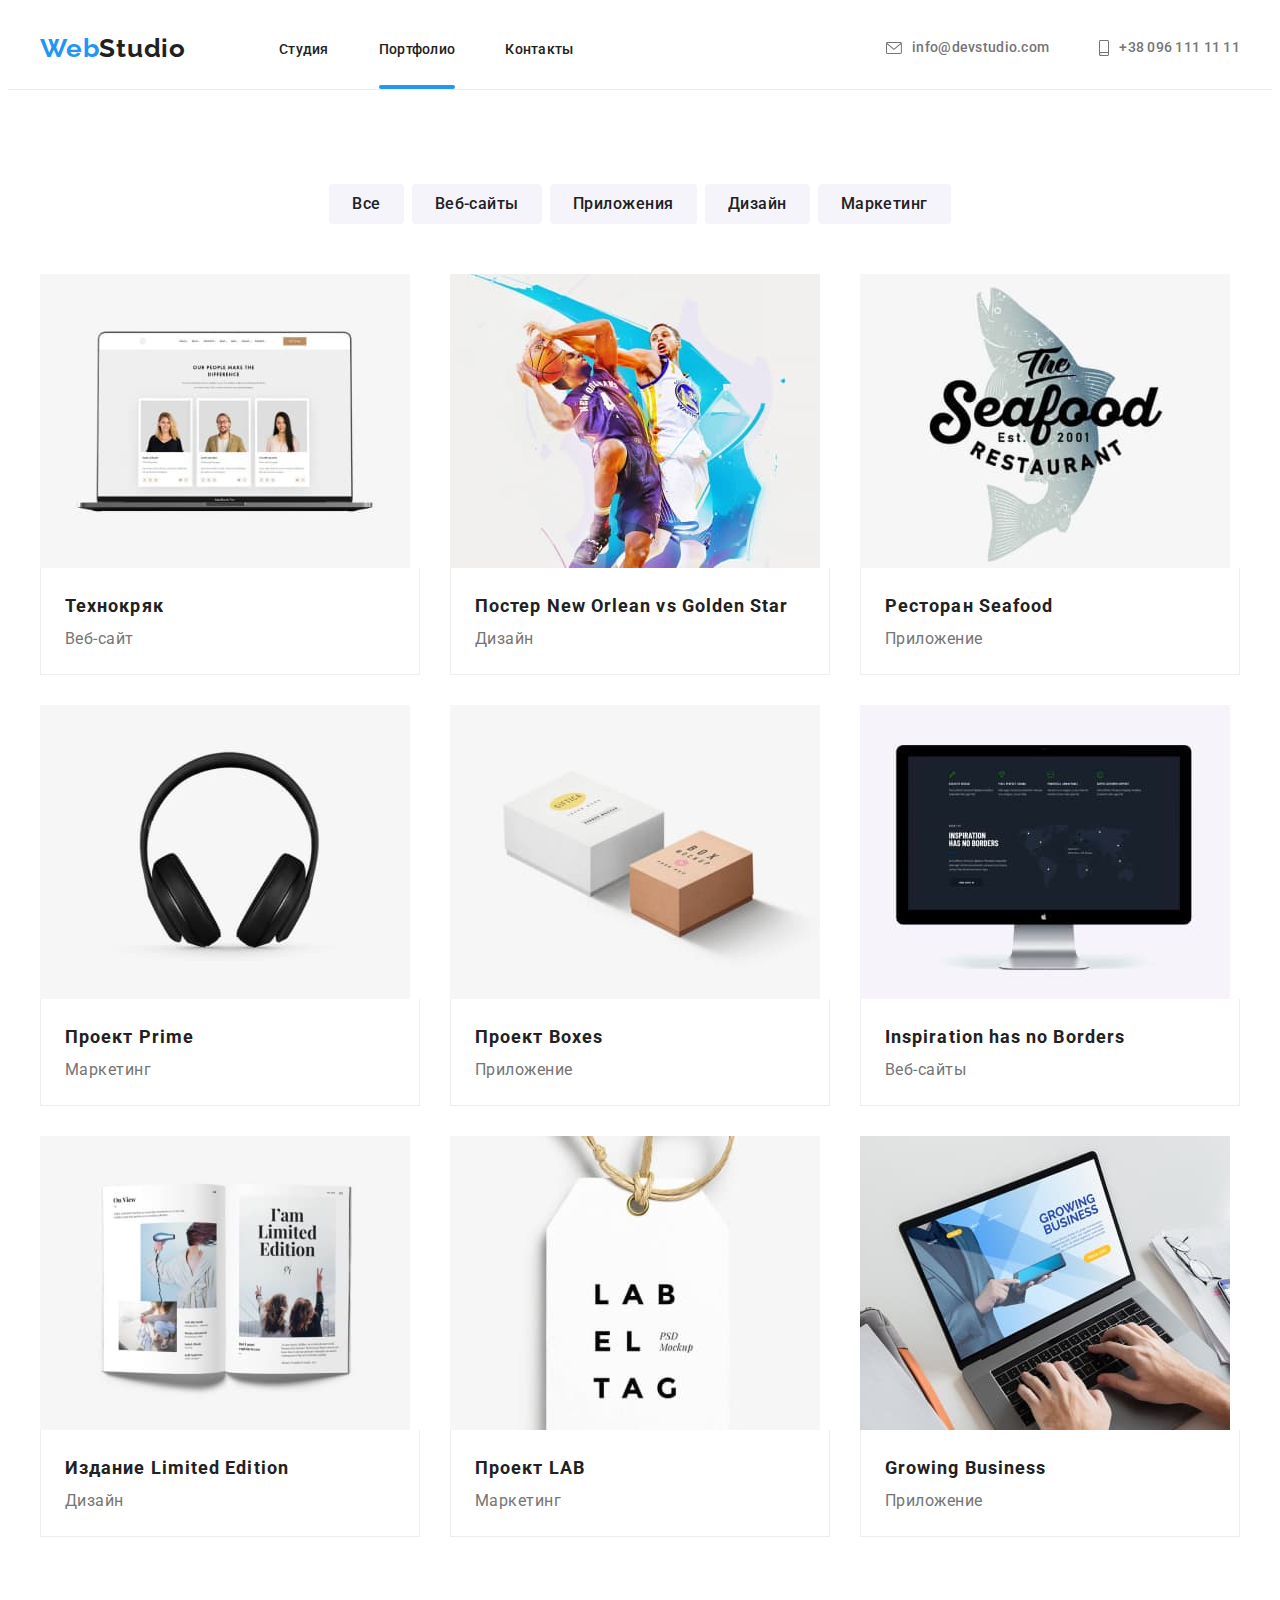
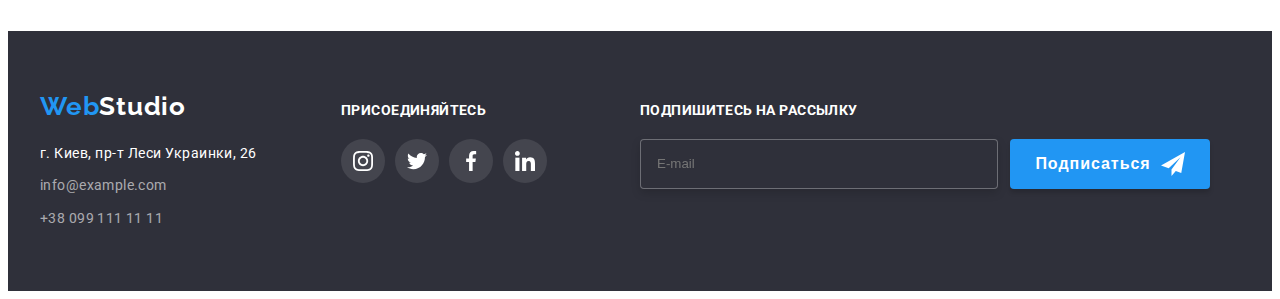
==== portfolio.html @ b36875bc "Создал работу №8" ====
<!DOCTYPE html>
<html lang="en">
<head>
    <meta charset="UTF-8">
    <meta http-equiv="X-UA-Compatible" content="IE=edge">
    <meta name="viewport" content="width=device-width, initial-scale=1.0">
    <title>Portfolio</title>
    <link rel="preconnect" href="https://fonts.googleapis.com">
    <link rel="preconnect" href="https://fonts.gstatic.com" crossorigin>
    <link href="https://fonts.googleapis.com/css2?family=Raleway:wght@700&family=Roboto:wght@400;500;700;900&display=swap" rel="stylesheet">
    <link rel="stylesheet" href="https://cdnjs.cloudflare.com/ajax/libs/modern-normalize/1.1.0/modern-normalize.min.css" integrity="sha512-wpPYUAdjBVSE4KJnH1VR1HeZfpl1ub8YT/NKx4PuQ5NmX2tKuGu6U/JRp5y+Y8XG2tV+wKQpNHVUX03MfMFn9Q==" crossorigin="anonymous" referrerpolicy="no-referrer" />
    
    <link rel="stylesheet" href="./css/main.css">
</head>
<body>
<header class="page-header portfolio">
    <div class="container header__container">
        <nav class="navigation">
            <a class="page-header__logo" href ="index.html"><span class="page-header__logo-title--black-theme">Web</span>Studio</a>
            <ul class="nav-list">
                <li class="nav-list__item"><a href="./index.html" class="nav-list__link">Студия</a></li>  
                <li class="nav-list__item"><a href="./portfolio.html" class="nav-list__link current">Портфолио</a></li>
                <li class="nav-list__item"><a href="" class="nav-list__link">Контакты</a></li>
            </ul>
        </nav>
              <div class="header-contacts">
                     <ul class="contacts-list">
                         <li class="contacts-list__item">
                             <a class="contacts-list__link" href="mailto:info@devstudio.com">
                                <svg class="contacts-list__icon" width="16" height="12">
                                    <use href="./images/icons.svg#icon-email"></use>
                                        </svg>info@devstudio.com</a></li>
                         <li class="contacts-list__item">
                             <a class="contacts-list__link" href="tel:+38 096 111 11 11">
                                <svg class="contacts-list__icon-tel" width="10" height="16">
                                    <use href="./images/icons.svg#icon-smartphone"></use>
                                        </svg>+38 096 111 11 11</a></li>
                     </ul>
             </div>
  </div>   
</header>

    <main class="main">
        <section class="service section">
            <div class="container service__container">
                <ul class="button-list">
                    <li class="button-list__item"><button type="button" class="button-list__btn">Все</button></li>
                    <li class="button-list__item"><button type="button" class="button-list__btn">Веб-сайты</button></li>
                    <li class="button-list__item"><button type="button" class="button-list__btn">Приложения</button></li>
                    <li class="button-list__item"><button type="button" class="button-list__btn">Дизайн</button></li>
                    <li class="button-list__item"><button type="button" class="button-list__btn">Маркетинг</button></li>
               </ul>
        
         
               <ul class="poster-list">
                    <li class="poster-list__item">
                        <a href="" class="poster-list__link">
                            <div class="poster-list__wrap">
                                <img src="./images/mac.jpg" alt="макбук"width="370" height="294">
                                <p class="poster-list__top-text">Технокряк это современная площадка распространения коронавируса. Компании используют эту платформу для цифрового шпионажа и атак на защищённые сервера конкурентов.</p>
                            </div>
                            <div class="poster-list__container">
                                <h3 class="poster-list__title">Технокряк</h3>
                                <p class="poster-list__text">Веб-сайт</p>
                           </div>
                        </a>
                   </li>
                    
                    <li class="poster-list__item">
                        <a href="" class="poster-list__link">
                            <div class="poster-list__wrap">
                                <img src="./images/nba.jpg" alt="баскетбол"width="370" height="294">
                                <p class="poster-list__top-text">Технокряк это современная площадка распространения коронавируса. Компании используют эту платформу для цифрового шпионажа и атак на защищённые сервера конкурентов.</p>
                            </div>
                          <div class="poster-list__container">
                            <h3  class="poster-list__title">Постер New Orlean vs Golden Star</h3>
                            <p class="poster-list__text">Дизайн</p>
                       </div>
                    </a>
                  </li>


                    <li class="poster-list__item">
                        <a href="" class="poster-list__link">
                            <div class="poster-list__wrap">
                                <img src="./images/seafood.jpg" alt="морепродукты"width="370" height="294">
                                <p class="poster-list__top-text">Технокряк это современная площадка распространения коронавируса. Компании используют эту платформу для цифрового шпионажа и атак на защищённые сервера конкурентов.</p>
                            </div>
                        
                        <div class="poster-list__container">
                            <h3 class="poster-list__title">Ресторан Seafood</h3>
                            <p class="poster-list__text">Приложение</p>
                        </div>
                    </a>
                </li>

                    <li class="poster-list__item">
                        <a href="" class="poster-list__link">
                            <div class="poster-list__wrap">
                                <img src="./images/headphones.jpg" alt="наушники"width="370" height="294">
                                <p class="poster-list__top-text">Технокряк это современная площадка распространения коронавируса. Компании используют эту платформу для цифрового шпионажа и атак на защищённые сервера конкурентов.</p>
                            </div>
                       
                        <div class="poster-list__container">
                            <h3 class="poster-list__title">Проект Prime</h3>
                            <p class="poster-list__text">Маркетинг</p>
                        </div>
                    </a>
                    </li>

                    <li class="poster-list__item">
                        <a href="" class="poster-list__link">
                            <div class="poster-list__wrap">
                                <img src="./images/box.jpg" alt="коробки"width="370" height="294">
                                <p class="poster-list__top-text">Технокряк это современная площадка распространения коронавируса. Компании используют эту платформу для цифрового шпионажа и атак на защищённые сервера конкурентов.</p>
                            </div>
                        
                        <div class="poster-list__container">
                            <h3 class="poster-list__title">Проект Boxes</h3>
                            <p class="poster-list__text">Приложение</p>
                        </div>
                    </a>
                    </li>

                    <li class="poster-list__item">
                        <a href="" class="poster-list__link">
                            <div class="poster-list__wrap">
                                <img src="./images/inspiration.jpg" alt="вдохновление"width="370" height="294">
                                <p class="poster-list__top-text">Технокряк это современная площадка распространения коронавируса. Компании используют эту платформу для цифрового шпионажа и атак на защищённые сервера конкурентов.</p>
                            </div>
                        
                        <div class="poster-list__container">
                    <h3 class="poster-list__title">Inspiration has no Borders</h3>
                    <p class="poster-list__text">Веб-сайты</p>
                </div>
            </a>
                </li>
                    <li class="poster-list__item">
                        <a href="" class="poster-list__link">
                            <div class="poster-list__wrap">
                                <img src="./images/magazine.jpg" alt="журнал"width="370" height="294">
                                <p class="poster-list__top-text">Технокряк это современная площадка распространения коронавируса. Компании используют эту платформу для цифрового шпионажа и атак на защищённые сервера конкурентов.</p>
                            </div>
                       
                        <div class="poster-list__container">
                    <h3 class="poster-list__title">Издание Limited Edition</h3>
                    <p class="poster-list__text">Дизайн</p>
                </div>
            </a>
                </li>
                    <li class="poster-list__item">
                        <a href="" class="poster-list__link">
                            <div class="poster-list__wrap">
                                <img src="./images/tag.jpg" alt="тег"width="370" height="294">
                                <p class="poster-list__top-text">Технокряк это современная площадка распространения коронавируса. Компании используют эту платформу для цифрового шпионажа и атак на защищённые сервера конкурентов.</p>
                            </div>
                        
                        <div class="poster-list__container">
                    <h3 class="poster-list__title">Проект LAB</h3>
                    <p class="poster-list__text">Маркетинг</p>
                </div>
            </a>
                </li>
                    <li class="poster-list__item">
                        <a href="" class="poster-list__link">
                            <div class="poster-list__wrap">
                                <img src="./images/business.jpg" alt="бизнес"width="370" height="294">
                                <p class="poster-list__top-text">Технокряк это современная площадка распространения коронавируса. Компании используют эту платформу для цифрового шпионажа и атак на защищённые сервера конкурентов.</p>
                            </div>
                     
                        <div class="poster-list__container">
                            <h3 class="poster-list__title">Growing Business</h3>
                            <p class="poster-list__text">Приложение</p>
                        </div>
                    </a>
                    </li>
               </ul>
            </div>
        </section>
    </main>

    <footer class="page-footer">
        <div class="container main-footer">
            <div class="footer__container">
                    <a class="page-footer__logo" href ="index.html"><span class="page-footer__logo-tittle--white-theme">Web</span>Studio</a>
                    <address>
                        <ul class="footer-list">
                        <li class="footer-list__adress"><a class="footer-list__adress" href="https://www.google.com/maps/d/u/0/viewer?msa=0&mid=10uSM3H-mIU3GznYo2szRIEphczw&ll=50.42732700000001%2C30.538092&z=17">г. Киев, пр-т Леси Украинки, 26</a></li>
                        <li class="footer-list__item"><a href="mailto:info@example.com" class="footer-list__link">info@example.com</a></li>
                        <li class="footer-list__item"><a href="tel:+380991111111" class="footer-list__link">+38 099 111 11 11</a></li>
                        </ul>   
                    </address>  
            </div>
          <div class="footer-contact">
                <p class="footer-contact-text"> Присоединяйтесь</p>
                <ul class="footer-contact-list">
                    <li class="footer-contact-list__item"><a href="" 
                        class="footer-contact-list__link">
                    <svg class="footer-contact-list__icon" width="20" height="20">
                    <use href="./images/icons.svg#icon-instagram"></use>
                    </svg>
                </a></li>
                
                <li class="footer-contact-list__item"><a href=""
                    class="footer-contact-list__link">
                    <svg class="footer-contact-list__icon" width="20" height="20">
                        <use href="./images/icons.svg#icon-twitter"></use>
                        </svg>
                </a></li>
                    
                <li class="footer-contact-list__item"><a href="" 
                    class="footer-contact-list__link">
                    <svg class="footer-contact-list__icon" width="20" height="20">
                        <use href="./images/icons.svg#icon-facebook"></use>
                        </svg>
                </a></li>
                    
                <li class="footer-contact-list__item"><a href="" 
                    class="footer-contact-list__link">
                    <svg class="footer-contact-list__icon" width="20" height="20">
                        <use href="./images/icons.svg#icon-linkedin"></use>
                        </svg>
                </a></li>
            </ul>
        </div>
        <div class="footer-sub-container">
            <p class="footer-sub-text">Подпишитесь на рассылку</p>
                <form class="footer-form-sub">
                    <input 
                    type="text"
                    name="user-email"
                    class="mailing-input"
                    id="user-email"
                    placeholder="E-mail"
                    required
                    /> 
                    <button type="submit" class="footer-sub-button"
                    >Подписаться
                        <svg class="footer-sub-icon" width="24" height="24">
                            <use href="./images/icons.svg#icon-icon-send"></use>
                        </svg>
                     </button>
            </form>
    </div>
    </div>
    </footer>
    
</body>
</html>
---- css/main.css ----
:root {
  --primary-text-color:#757575;
  --title-text-color:#212121;
  --accent-color:#2196F3;
  --item-text-color:#FFFFFF;
  --contact-text-color: rgba(255, 255, 255, 0.6);
  --hero-color: #2F303A;
}

p, h1, h2, h3, h4, h5, h6 {
  margin: 0;
}

ul {
  margin: 0;
  padding: 0;
  list-style: none;
}

img {
  display: block;
}

body {
  background-color: var(--item-text-color);
  color: var(--primary-text-color);
  font-family: Roboto, sans-serif;
  letter-spacing: 0.03em;
}

.visually-hidden {
  position: absolute;
  white-space: nowrap;
  width: 1px;
  height: 1px;
  overflow: hidden;
  border: 0;
  padding: 0;
  clip: rect(0 0 0 0);
  clip-path: inset(50%);
  margin: -1px;
}

.container {
  width: 1200px;
  padding-left: 15px;
  padding-right: 15px;
  margin: 0 auto;
}

.backdrop {
  width: 100vw;
  height: 100vh;
  background-color: rgba(0, 0, 0, 0.2);
  position: fixed;
  top: 0;
  left: 0;
  transition: opacity 250ms, visibility 250ms;
}

.modal {
  width: 528px;
  min-height: 581px;
  background-color: var(--item-text-color);
  position: absolute;
  top: 50%;
  left: 50%;
  transform: translate(-50%, -50%) scale(1);
  box-shadow: 0px 1px 3px rgba(0, 0, 0, 0.12), 0px 1px 1px rgba(0, 0, 0, 0.14), 0px 2px 1px rgba(0, 0, 0, 0.2);
  border-radius: 4px;
  padding: 40px;
  transition: transform 250ms cubic-bezier(0.4, 0, 0.2, 1);
}

.modal-close-btn {
  width: 30px;
  height: 30px;
  border-radius: 50%;
  border: 1px solid rgba(0, 0, 0, 0.1);
  background-color: transparent;
  position: absolute;
  top: 10px;
  right: 10px;
  display: flex;
  justify-content: center;
  align-items: center;
  cursor: pointer;
  transition: fill 250ms cubic-bezier(0.4, 0, 0.2, 1);
}

.modal-close-btn:hover, .modal-close-btn:focus {
  fill: var(--accent-color);
}

.modal-close-icon {
  width: 11px;
  height: 11px;
}

.is-hidden {
  opacity: 0;
  pointer-events: none;
  visibility: hidden;
}

.modal-title {
  font-weight: bold;
  font-size: 20px;
  line-height: 1.15;
  text-align: center;
  letter-spacing: 0.03em;
  color: #212121;
  margin-bottom: 12px;
}

.modal-input-wrap {
  position: relative;
  margin-bottom: 10px;
}

.modal-input {
  width: 100%;
  height: 40px;
  border: 1px solid rgba(33, 33, 33, 0.2);
  border-radius: 4px;
  outline: none;
  padding-left: 35px;
  cursor: pointer;
  transition: border-color 250ms cubic-bezier(0.4, 0, 0.2, 1);
}

.modal-input:hover, .modal-input:focus {
  border-color: var(--accent-color);
}

.modal-icon {
  position: absolute;
  left: 5px;
  top: 50%;
  margin-left: 12px;
  transform: translateY(-50%);
  cursor: pointer;
  transition: fill 250ms cubic-bezier(0.4, 0, 0.2, 1);
}

.modal-input:focus + .modal-icon {
  fill: var(--accent-color);
}

.modal-input:hover + .modal-icon {
  fill: var(--accent-color);
}

.modal-label {
  font-size: 12px;
  line-height: 1.16;
  letter-spacing: 0.01em;
  color: #757575;
  display: block;
  margin-bottom: 4px;
}

.modal-text {
  width: 100%;
  height: 120px;
  border: 1px solid rgba(33, 33, 33, 0.2);
  border-radius: 4px;
  padding: 12px 16px;
  font-size: 12px;
  line-height: 1.16;
  letter-spacing: 0.01em;
  resize: none;
  outline: none;
  margin-bottom: -5px;
}

.modal-text::placeholder {
  color: rgba(117, 117, 117, 0.5);
}

.modal-check-text {
  font-size: 14px;
  line-height: 1.71;
  letter-spacing: 0.03em;
  color: #757575;
  display: flex;
  align-items: center;
  justify-content: center;
  margin-top: 20px;
}

.modal-check-text::before {
  content: '';
  width: 16px;
  height: 15px;
  border: 2px solid #212121;
  border-radius: 2px;
  display: block;
  margin-right: 8px;
}

.modal-check:checked + .modal-check-text::before {
  background-image: url(../images/galochka.svg);
  border: none;
}

.modal-check-link {
  margin-left: 4px;
  color: var(--accent-color);
}

.modal-button {
  width: 200px;
  height: 50px;
  border: 1px solid transparent;
  font-weight: bold;
  font-size: 16px;
  line-height: 1.87;
  padding: 10px 32px;
  border-radius: 4px;
  letter-spacing: 0.06em;
  background-color: var(--accent-color);
  color: var(--item-text-color);
  cursor: pointer;
  box-shadow: 0px 4px 4px rgba(0, 0, 0, 0.15);
  margin-left: auto;
  margin-right: auto;
  justify-content: center;
  display: flex;
  margin-top: 30px;
}

.modal-button:hover, .modal-button:focus {
  background-color: var(--accent-color);
  color: var(--item-text-color);
}

.page-header {
  width: 100%;
  background-color: var(--item-text-color);
  padding-top: 25px;
  padding-bottom: 25px;
}

.header__container {
  display: flex;
  align-items: center;
}

.header-contacts {
  display: flex;
  margin-left: auto;
}

.navigation {
  display: flex;
  align-items: center;
}

.nav-list {
  display: flex;
}

.nav-list__item + .nav-list__item {
  margin-left: 50px;
}

.nav-list__item :hover,
.nav-list__item :focus {
  color: var(--accent-color);
  font-weight: 500;
  font-size: 14px;
  line-height: 1.14;
  letter-spacing: 0.02em;
  text-decoration: none;
}

.nav-list__link {
  color: var(--title-text-color);
  font-weight: 500;
  font-size: 14px;
  line-height: 1.14;
  letter-spacing: 0.02em;
  text-decoration: none;
  transition: color 250ms cubic-bezier(0.4, 0, 0.2, 1);
}

/* logo */
.page-header__logo {
  color: var(--title-text-color);
  font-family: Raleway, cursive;
  font-weight: bold;
  font-size: 26px;
  line-height: 1.19;
  letter-spacing: 0.03em;
  text-decoration: none;
  margin-right: 93px;
  transition: color 250ms cubic-bezier(0.4, 0, 0.2, 1);
}

.page-header__logo-title--black-theme {
  color: var(--accent-color);
}

.contacts-list {
  display: flex;
  margin-left: auto;
}

.contacts-list__item + .contacts-list__item {
  margin-left: 50px;
}

.contacts-list__link {
  color: var(--primary-text-color);
  text-decoration: none;
  font-style: normal;
  font-weight: 500;
  font-size: 14px;
  line-height: 1.14;
  letter-spacing: 0.02em;
  align-items: center;
  display: flex;
  transition: color 250ms cubic-bezier(0.4, 0, 0.2, 1);
}

.contacts-list__link:hover, .contacts-list__link:focus {
  color: var(--accent-color);
}

.contacts-list__icon {
  display: flex;
  align-items: center;
  justify-content: center;
  width: 16px;
  height: 12px;
  background-color: var(--item-text-color);
  fill: currentColor;
  margin-right: 10px;
}

.contacts-list__icon-tel {
  align-items: center;
  justify-content: center;
  width: 10px;
  height: 16px;
  background-color: var(--item-text-color);
  margin-right: 10px;
  fill: currentColor;
}

.current {
  position: relative;
}

.current::after {
  content: '';
  width: 100%;
  height: 4px;
  position: absolute;
  background-color: var(--accent-color);
  border-radius: 2px;
  left: 0;
  bottom: -32px;
}

.portfolio {
  border-bottom: 1px solid #ECECEC;
}

.hero {
  background: var(--hero-color);
  background-image: linear-gradient(rgba(47, 48, 58, 0.4), rgba(47, 48, 58, 0.4)), url(../images/hero-bg.jpg);
  background-repeat: no-repeat;
  background-position: center;
  background-size: cover;
  text-align: center;
  padding-top: 200px;
  padding-bottom: 200px;
}

.hero__title {
  margin-bottom: 30px;
  color: var(--item-text-color);
  font-weight: 900;
  font-size: 44px;
  line-height: 1.36;
  letter-spacing: 0.06em;
  text-transform: uppercase;
}

.hero-btn {
  min-width: 200px;
  height: 50px;
  display: inline-block;
  border: 1px solid transparent;
  font-weight: bold;
  font-size: 16px;
  line-height: 1.87;
  padding: 10px 32px;
  border-radius: 4px;
  background-color: var(--accent-color);
  color: var(--item-text-color);
  text-decoration: none;
  cursor: pointer;
}

.hero-btn:hover, .hero-btn:focus {
  background-color: var(--accent-color);
  color: var(--item-text-color);
}

.feature {
  padding-top: 94px;
  padding-bottom: 94px;
}

.feature-list {
  display: flex;
}

.feature-list__item {
  width: calc(100% / 4 - 30px);
  margin-left: 30px;
}

.feature-list__item:first-child {
  margin-left: 0px;
}

.feature-list__icon {
  width: 70px;
  height: 70px;
  display: flex;
  align-items: center;
  justify-content: center;
}

.feature-list__icon-bg {
  height: 120px;
  padding: 25px 100px;
  margin-bottom: 30px;
  background-color: #F5F4FA;
  border-radius: 4px;
}

.feature-list__title {
  color: var(--title-text-color);
  font-weight: bold;
  font-size: 14px;
  line-height: 1.14;
  letter-spacing: 0.03em;
  text-transform: uppercase;
  margin-bottom: 10px;
}

.feature-list__text {
  color: var(--primary-text-color);
  font-weight: normal;
  font-size: 14px;
  line-height: 1.71;
  letter-spacing: 0.03em;
}

.skill {
  padding-bottom: 94px;
}

.skill-list {
  display: flex;
  margin-left: -30px;
}

.skill-list__item {
  width: calc(100% / 3 - 30px);
  margin-left: 30px;
  position: relative;
}

.skill-list__top-title {
  color: #FFFFFF;
  font-weight: bold;
  font-size: 14px;
  line-height: 1.14;
  text-align: center;
  letter-spacing: 0.03em;
  text-transform: uppercase;
  position: absolute;
  bottom: 0;
  height: 70px;
  width: 100%;
  padding: 30px;
  background: rgba(47, 48, 58, 0.8);
}

.skill__title {
  color: var(--title-text-color);
  font-weight: bold;
  font-size: 36px;
  line-height: 1.16;
  text-align: center;
  letter-spacing: 0.03em;
  margin-bottom: 50px;
}

.work {
  padding-top: 94px;
  padding-bottom: 94px;
  background-color: #F5F4FA;
}

.work-list__group {
  padding-top: 30px;
  padding-bottom: 30px;
}

.work-list {
  display: flex;
  margin-left: -30px;
}

.work-list__item {
  width: calc(100% / 4 - 30px);
  margin-left: 30px;
  background: var(--item-text-color);
  border-radius: 0px 0px 4px 4px;
  box-shadow: 0px 1px 3px rgba(0, 0, 0, 0.12), 0px 1px 1px rgba(0, 0, 0, 0.14), 0px 2px 1px rgba(0, 0, 0, 0.2);
}

.work-main__title {
  color: var(--title-text-color);
  font-weight: bold;
  font-size: 36px;
  line-height: 1.16;
  text-align: center;
  letter-spacing: 0.03em;
  margin-bottom: 50px;
}

.work-list__title {
  color: var(--title-text-color);
  font-weight: 500;
  font-size: 16px;
  line-height: 1.18;
  text-align: center;
  letter-spacing: 0.03em;
}

.work-list__text {
  color: var(--primary-text-color);
  font-size: 16px;
  line-height: 1.18;
  text-align: center;
  letter-spacing: 0.03em;
  padding-top: 10px;
  padding-bottom: 16px;
}

.work-soc-list {
  display: flex;
  justify-content: center;
}

.work-soc-list__link {
  width: 44px;
  height: 44px;
  background-color: var(--item-text-color);
  border-radius: 50%;
  display: flex;
  align-items: center;
  justify-content: center;
  color: #AFB1B8;
  transition: color 250ms cubic-bezier(0.4, 0, 0.2, 1), background-color 250ms cubic-bezier(0.4, 0, 0.2, 1);
}

.work-soc-list__link:hover, .work-soc-list__link:focus {
  color: var(--item-text-color);
  background-color: var(--accent-color);
  fill: var(--item-text-color);
}

.work-soc-list__icon {
  fill: currentColor;
}

.work-soc-list__item + .work-soc-list__item {
  margin-left: 10px;
}

.client {
  display: flex;
  padding-top: 94px;
  padding-bottom: 94px;
}

.client__title {
  color: var(--title-text-color);
  font-weight: bold;
  font-size: 36px;
  line-height: 1.16;
  text-align: center;
  letter-spacing: 0.03em;
  margin-bottom: 50px;
}

.client-list__icon {
  width: 106px;
  display: flex;
  align-items: center;
  justify-content: center;
  fill: currentColor;
}

.client-list__icon:hover, .client-list__icon:focus {
  cursor: pointer;
  color: var(--accent-color);
  border-color: var(--accent-color);
}

.client-list {
  display: flex;
}

.client-list__icon-bg {
  color: #AFB1B8;
  display: flex;
  align-items: center;
  justify-content: center;
  width: 170px;
  height: 92px;
  border: 1px solid #AFB1B8;
  border-radius: 4px;
  transition: color 250ms cubic-bezier(0.4, 0, 0.2, 1), background-color 250ms cubic-bezier(0.4, 0, 0.2, 1);
}

.client-list__icon-bg:hover, .client-list__icon-bg:focus {
  cursor: pointer;
  color: var(--accent-color);
  border-color: var(--accent-color);
}

.client-list__item + .client-list__item {
  margin-left: 30px;
}

.service {
  padding-top: 94px;
  padding-bottom: 94px;
}

.button-list {
  display: flex;
  margin-bottom: 50px;
  justify-content: center;
}

.button-list__btn {
  color: var(--title-text-color);
  background-color: #F5F4FA;
  font-family: Roboto;
  font-style: normal;
  font-weight: 500;
  font-size: 16px;
  line-height: 1.62;
  letter-spacing: 0.03em;
  border-radius: 4px;
  border: 1px solid transparent;
  padding: 6px 22px;
  transition: color 250ms cubic-bezier(0.4, 0, 0.2, 1), background-color 250ms cubic-bezier(0.4, 0, 0.2, 1);
}

.button-list__item :hover,
.button-list__item :focus {
  color: var(--item-text-color);
  background: #2196F3;
  cursor: pointer;
  box-shadow: 0px 3px 1px rgba(0, 0, 0, 0.1), 0px 1px 2px rgba(0, 0, 0, 0.08), 0px 2px 2px rgba(0, 0, 0, 0.12);
  border-radius: 4px;
}

.button-list__item + .button-list__item {
  margin-left: 8px;
}

.poster-list__container {
  padding: 20px 24px;
  border-left: 1px solid #EEEEEE;
  border-right: 1px solid #EEEEEE;
  border-bottom: 1px solid #EEEEEE;
}

.poster-list {
  display: flex;
  margin-left: -30px;
  padding-bottom: -30px;
  flex-wrap: wrap;
}

.poster-list__top-text {
  position: absolute;
  top: 0;
  left: 0;
  font-size: 18px;
  line-height: 1.55;
  letter-spacing: 0.03em;
  color: #FFFFFF;
  background-color: rgba(33, 150, 243, 0.9);
  padding: 30px;
  height: 100%;
  transform: translateY(100%);
  transition-duration: 250ms;
  transition-timing-function: cubic-bezier(0.4, 0, 0.2, 1);
}

.poster-list__wrap {
  position: relative;
  overflow: hidden;
}

.poster-list__item {
  width: calc(100% / 3 - 30px);
  margin-left: 30px;
  margin-bottom: 30px;
  position: relative;
}

.poster-list__item:nth-last-child(-n + 3) {
  margin-bottom: 0px;
}

.poster-list__item:hover, .poster-list__item:focus {
  box-shadow: 0px 1px 1px rgba(0, 0, 0, 0.12), 0px 4px 4px rgba(0, 0, 0, 0.06), 1px 4px 6px rgba(0, 0, 0, 0.16);
}

.poster-list__item:hover:hover .poster-list__top-text, .poster-list__item:focus:hover .poster-list__top-text {
  transform: translateY(0);
}

.poster-list__link {
  text-decoration: none;
}

.poster-list__title {
  color: var(--title-text-color);
  font-weight: bold;
  font-size: 18px;
  line-height: 2;
  letter-spacing: 0.06em;
}

.poster-list__text {
  color: var(--primary-text-color);
  font-size: 16px;
  line-height: 1.87;
  text-decoration: none;
}

.main-footer {
  display: flex;
  align-items: baseline;
}

.page-footer {
  background-color: var(--hero-color);
  padding-top: 60px;
  padding-bottom: 60px;
}

.page-footer__logo {
  color: var(--item-text-color);
  font-family: Raleway, cursive;
  font-weight: bold;
  font-size: 26px;
  line-height: 1.19;
  letter-spacing: 0.03em;
  text-decoration: none;
  transition: color 250ms cubic-bezier(0.4, 0, 0.2, 1);
}

.page-footer__logo-tittle--white-theme {
  color: var(--accent-color);
}

.footer-list {
  display: flex;
  flex-direction: column;
}

.footer-list__adress {
  width: 231px;
  color: var(--item-text-color);
  font-style: normal;
  font-weight: normal;
  font-size: 14px;
  line-height: 1.71;
  text-decoration: none;
  margin-top: 20px;
  transition: color 250ms cubic-bezier(0.4, 0, 0.2, 1);
}

.footer-list__item {
  margin-top: 9px;
}

.footer-list__item :hover,
.footer-list__item :focus {
  color: var(--accent-color);
  cursor: pointer;
}

.footer-list__link {
  color: var(--contact-text-color);
  font-family: Roboto;
  font-style: normal;
  font-weight: 400;
  font-size: 14px;
  line-height: 1.71;
  text-decoration: none;
  letter-spacing: 0.03em;
  transition: color 250ms cubic-bezier(0.4, 0, 0.2, 1);
}

.footer-contact {
  margin-left: 70px;
  margin-right: 93px;
}

.footer-contact-text {
  font-weight: bold;
  font-size: 14px;
  line-height: 1.14;
  letter-spacing: 0.03em;
  text-transform: uppercase;
  color: var(--item-text-color);
  margin-bottom: 20px;
}

.footer-contact-list {
  display: flex;
}

.footer-contact-list__item + .footer-contact-list__item {
  margin-left: 10px;
}

.footer-contact-list__link {
  width: 44px;
  height: 44px;
  background-color: #FFFFFF1A;
  border-radius: 50%;
  display: flex;
  align-items: center;
  justify-content: center;
  color: var(--item-text-color);
  transition: color 250ms cubic-bezier(0.4, 0, 0.2, 1), background-color 250ms cubic-bezier(0.4, 0, 0.2, 1);
}

.footer-contact-list__link:hover, .footer-contact-list__link:focus {
  color: var(--item-text-color);
  background-color: var(--accent-color);
  fill: var(--item-text-color);
}

.footer-contact-list__icon {
  fill: currentColor;
}

.footer-form-sub {
  display: flex;
  align-items: center;
}

.footer-sub-text {
  font-weight: bold;
  font-size: 14px;
  line-height: 1.14;
  letter-spacing: 0.03em;
  text-transform: uppercase;
  color: var(--item-text-color);
  margin-bottom: 20px;
}

.mailing-input {
  width: 358px;
  height: 50px;
  color: var(--item-text-color);
  background-color: var(--hero-color);
  border: 1px solid rgba(255, 255, 255, 0.3);
  box-sizing: border-box;
  filter: drop-shadow(0px 4px 4px rgba(0, 0, 0, 0.15));
  border-radius: 4px;
  outline: none;
  padding-left: 16px;
  transition: border-color 250ms cubic-bezier(0.4, 0, 0.2, 1);
}

.mailing-input:hover, .mailing-input:focus {
  border-color: var(--contact-text-color);
}

.mailing-input:hover::placeholder, .mailing-input:focus::placeholder {
  font-size: 16px;
  line-height: 1.25;
  color: var(--contact-text-color);
}

.footer-sub-button {
  display: flex;
  align-items: center;
  justify-content: center;
  margin-left: 12px;
  width: 200px;
  height: 50px;
  border: 1px solid transparent;
  font-weight: bold;
  font-size: 16px;
  line-height: 1.87;
  border-radius: 4px;
  letter-spacing: 0.06em;
  background-color: var(--accent-color);
  color: var(--item-text-color);
  cursor: pointer;
  box-shadow: 0px 4px 4px rgba(0, 0, 0, 0.15);
  outline: none;
}

.footer-sub-icon {
  margin-left: 10px;
}
/*# sourceMappingURL=main.css.map */
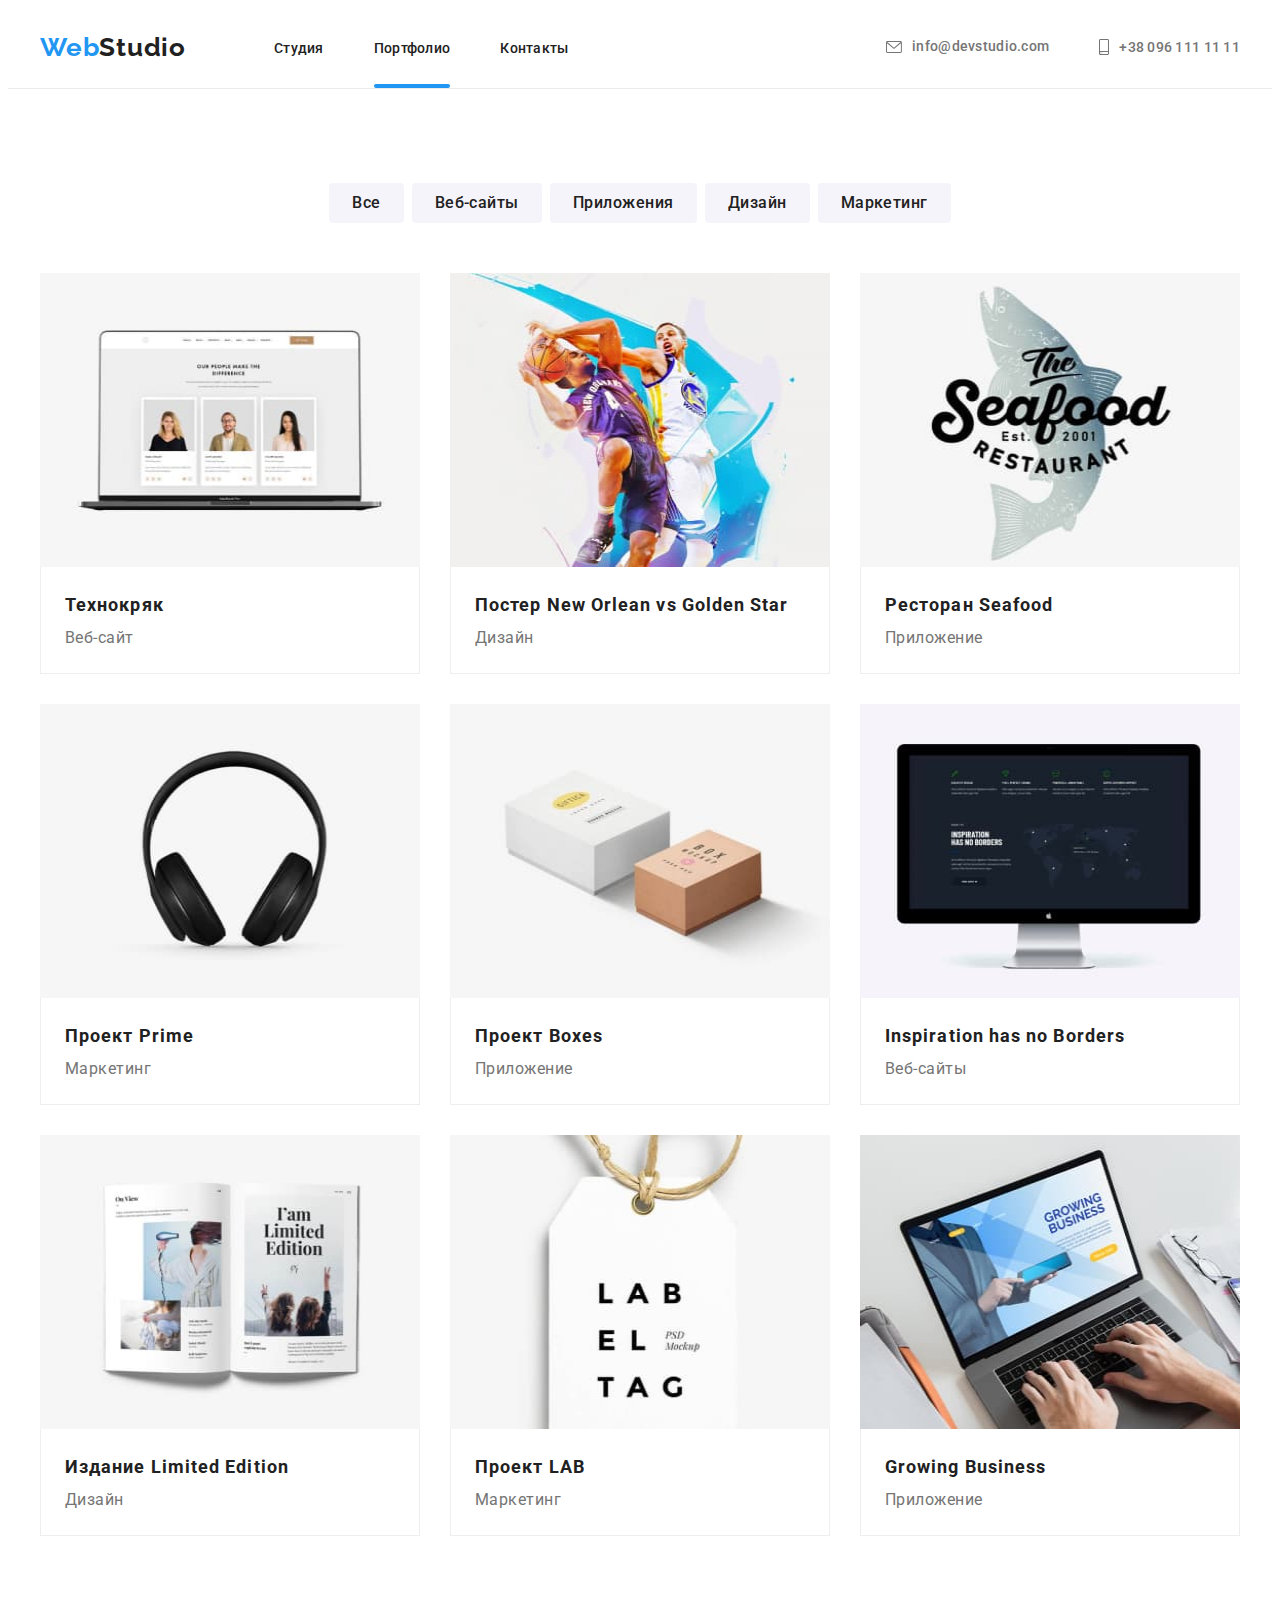
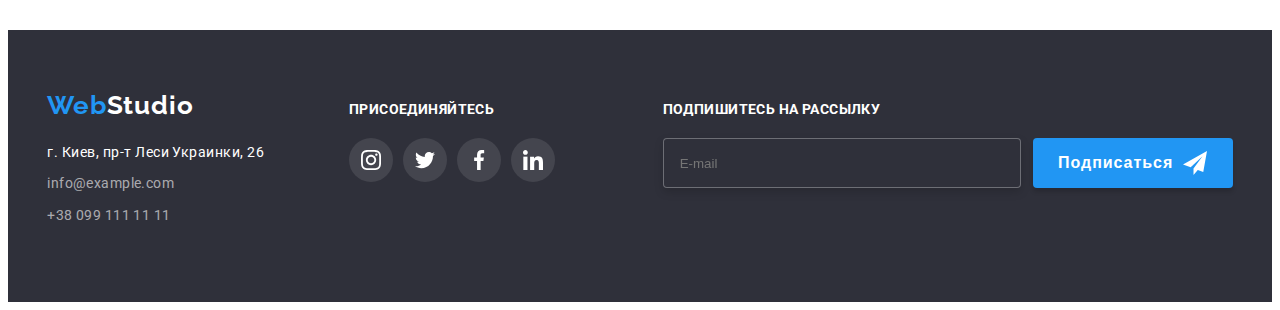
==== commit 09b53896: "fix mobile menu" ====
--- a/portfolio.html
+++ b/portfolio.html
@@ -37,6 +37,62 @@
                                         </svg>+38 096 111 11 11</a></li>
                      </ul>
              </div>
+                <button class="menu-open-btn">
+                        <svg class="open-modal-icon" width="40" height="40"> 
+                            <use href="./images/icons.svg#icon-burger"></use>
+                        </svg>
+                    </button>
+             </div>
+             <div class="mob-menu is-hidden">
+                <div class="container">
+                        <button class="menu-close-btn">
+                            <svg class="menu-close-icon" width="40" height="40"> 
+                                <use href="./images/icons.svg#icon-close"></use>
+                            </svg>
+                        </button>
+                    <ul class="mob-menu-list">
+                                    <li class="mob-menu-item">
+                                        <a href="./index.html" class="mob-menu-link">Студия</a>
+                                    </li>
+    
+                                    <li class="mob-menu-item">
+                                        <a href="./portfolio.html" class="mob-menu-link">Портфолио</a>
+                                    </li>
+    
+                                    <li class="mob-menu-item">
+                                        <a href="" class="mob-menu-link">Контакты</a>
+                                    </li>
+                    </ul>
+                 <div class="mob-menu-bottom">
+                    <ul class="mob-contacts-list">
+                                    <li class="mob-contacts-item">
+                                        <a href="tel:+38 096 111 11 11" class="mob-contacts-link">+38 096 111 11 11</a>
+                                    </li>
+                                    <li class="mob-contacts-item">
+                                        <a href="mailto:info@devstudio.com" class="mob-contacts-email-link">info@devstudio.com</a>
+                                    </li>
+    
+                    </ul>
+                            <ul class="mob-social-list">
+                                        <li class="mob-social-item">
+                                            <a href="" class="mob-social-link">Instagram</a>
+                                        </li>
+            
+                                        <li class="mob-social-item">
+                                            <a href="" class="mob-social-link">Twitter</a>
+                                        </li>
+            
+                                        <li class="mob-social-item">
+                                            <a href="" class="mob-social-link">Facebook</a>
+                                        </li>
+                                        <li class="mob-social-item">
+                                            <a href="" class="mob-social-link">LinkedIn</a>
+                                        </li>
+                            </ul>
+                    </div>
+                 </div>
+            </div>
+           
   </div>   
 </header>
 
@@ -244,6 +300,6 @@
     </div>
     </div>
     </footer>
-    
+    <script src="./js/menu.js"></script>
 </body>
 </html>--- a/css/main.css
+++ b/css/main.css
@@ -1,12 +1,3 @@
-:root {
-  --primary-text-color:#757575;
-  --title-text-color:#212121;
-  --accent-color:#2196F3;
-  --item-text-color:#FFFFFF;
-  --contact-text-color: rgba(255, 255, 255, 0.6);
-  --hero-color: #2F303A;
-}
-
 p, h1, h2, h3, h4, h5, h6 {
   margin: 0;
 }
@@ -19,6 +10,8 @@
 
 img {
   display: block;
+  max-width: 100%;
+  width: 100%;
 }
 
 body {
@@ -42,10 +35,28 @@
 }
 
 .container {
-  width: 1200px;
+  width: 100%;
   padding-left: 15px;
   padding-right: 15px;
   margin: 0 auto;
+}
+
+@media screen and (min-width: 480px) {
+  .container {
+    width: 480px;
+  }
+}
+
+@media screen and (min-width: 768px) {
+  .container {
+    width: 768px;
+  }
+}
+
+@media screen and (min-width: 1200px) {
+  .container {
+    width: 1200px;
+  }
 }
 
 .backdrop {
@@ -59,9 +70,9 @@
 }
 
 .modal {
-  width: 528px;
+  width: 450px;
   min-height: 581px;
-  background-color: var(--item-text-color);
+  background-color: #FFFFFF;
   position: absolute;
   top: 50%;
   left: 50%;
@@ -70,6 +81,12 @@
   border-radius: 4px;
   padding: 40px;
   transition: transform 250ms cubic-bezier(0.4, 0, 0.2, 1);
+}
+
+@media screen and (min-width: 1200px) {
+  .modal {
+    width: 528px;
+  }
 }
 
 .modal-close-btn {
@@ -89,7 +106,7 @@
 }
 
 .modal-close-btn:hover, .modal-close-btn:focus {
-  fill: var(--accent-color);
+  fill: #2196F3;
 }
 
 .modal-close-icon {
@@ -130,7 +147,7 @@
 }
 
 .modal-input:hover, .modal-input:focus {
-  border-color: var(--accent-color);
+  border-color: #2196F3;
 }
 
 .modal-icon {
@@ -144,11 +161,11 @@
 }
 
 .modal-input:focus + .modal-icon {
-  fill: var(--accent-color);
+  fill: #2196F3;
 }
 
 .modal-input:hover + .modal-icon {
-  fill: var(--accent-color);
+  fill: #2196F3;
 }
 
 .modal-label {
@@ -179,7 +196,7 @@
 }
 
 .modal-check-text {
-  font-size: 14px;
+  font-size: 12px;
   line-height: 1.71;
   letter-spacing: 0.03em;
   color: #757575;
@@ -206,7 +223,7 @@
 
 .modal-check-link {
   margin-left: 4px;
-  color: var(--accent-color);
+  color: #2196F3;
 }
 
 .modal-button {
@@ -219,8 +236,8 @@
   padding: 10px 32px;
   border-radius: 4px;
   letter-spacing: 0.06em;
-  background-color: var(--accent-color);
-  color: var(--item-text-color);
+  background-color: #2196F3;
+  color: #FFFFFF;
   cursor: pointer;
   box-shadow: 0px 4px 4px rgba(0, 0, 0, 0.15);
   margin-left: auto;
@@ -231,15 +248,29 @@
 }
 
 .modal-button:hover, .modal-button:focus {
-  background-color: var(--accent-color);
-  color: var(--item-text-color);
+  background-color: #2196F3;
+  color: #FFFFFF;
 }
 
 .page-header {
   width: 100%;
-  background-color: var(--item-text-color);
-  padding-top: 25px;
-  padding-bottom: 25px;
+  background-color: #FFFFFF;
+  padding-top: 16px;
+  padding-bottom: 16px;
+}
+
+@media screen and (min-width: 768px) {
+  .page-header {
+    padding-top: 26px;
+    padding-bottom: 26px;
+  }
+}
+
+@media screen and (min-width: 1200px) {
+  .page-header {
+    padding-top: 24px;
+    padding-bottom: 25px;
+  }
 }
 
 .header__container {
@@ -247,6 +278,165 @@
   align-items: center;
 }
 
+@media screen and (min-width: 768px) {
+  .header__container {
+    justify-content: space-between;
+  }
+}
+
+.mob-menu {
+  position: fixed;
+  width: 100vw;
+  height: 100vh;
+  background-color: #ffffff;
+  top: 0;
+  left: 0;
+  padding-top: 48px;
+  padding-bottom: 48px;
+  z-index: 1;
+}
+
+.mob-menu .container {
+  position: relative;
+  height: 100%;
+  display: flex;
+  flex-direction: column;
+  padding-left: 40px;
+}
+
+.is-hidden {
+  opacity: 0;
+  pointer-events: none;
+  visibility: hidden;
+}
+
+.mob-menu-bottom {
+  margin-top: auto;
+}
+
+.menu-close-btn {
+  right: 0;
+  top: -38px;
+  position: absolute;
+}
+
+.menu-close-icon {
+  width: 19px;
+  height: 19px;
+  margin-top: 21px;
+  margin-right: 25px;
+  cursor: pointer;
+  transition: fill 250ms cubic-bezier(0.4, 0, 0.2, 1);
+}
+
+.menu-close-icon:hover, .menu-close-icon:focus {
+  fill: #2196F3;
+}
+
+.mob-menu-item:not(:last-child), mob-contats-item:not(:last-child) {
+  margin-bottom: 32px;
+}
+
+.mob-menu-link {
+  font-weight: 500;
+  font-size: 40px;
+  line-height: 47px;
+  text-align: center;
+  letter-spacing: 0.02em;
+  text-decoration: none;
+  color: #212121;
+  transition: color 250ms cubic-bezier(0.4, 0, 0.2, 1);
+}
+
+.mob-menu-link:hover, .mob-menu-link:focus {
+  color: #2196F3;
+}
+
+.mob-contacts-list {
+  margin-bottom: 63px;
+}
+
+.mob-contacts-item {
+  margin-bottom: 32px;
+}
+
+.mob-contacts-link {
+  font-weight: 500;
+  font-size: 34px;
+  line-height: 40px;
+  text-decoration: none;
+  letter-spacing: 0.02em;
+  color: #2196F3;
+}
+
+.mob-contacts-email-link {
+  font-weight: 500;
+  font-size: 24px;
+  line-height: 28px;
+  letter-spacing: 0.02em;
+  color: #757575;
+  text-decoration: none;
+}
+
+.mob-social-list {
+  display: flex;
+}
+
+.mob-social-item:not(:last-child) {
+  border-right: 1px solid rgba(33, 33, 33, 0.2);
+  padding-right: 10px;
+  margin-right: 10px;
+}
+
+.mob-social-link {
+  font-weight: 500;
+  font-size: 18px;
+  line-height: 22px;
+  letter-spacing: 0.02em;
+  color: #2196F3;
+  text-decoration: none;
+}
+
+.menu-open-btn {
+  width: 40px;
+  height: 40px;
+  padding: 0;
+  background-color: transparent;
+  border: none;
+  display: block;
+  margin-left: auto;
+  cursor: pointer;
+  transition: fill 250ms cubic-bezier(0.4, 0, 0.2, 1);
+}
+
+.menu-open-btn:hover, .menu-open-btn:focus {
+  fill: #2196F3;
+}
+
+@media screen and (min-width: 768px) {
+  .menu-open-btn {
+    visibility: hidden;
+    display: none;
+  }
+}
+
+@media screen and (min-width: 1200px) {
+  .menu-open-btn {
+    visibility: hidden;
+    display: none;
+  }
+}
+
+.menu-close-btn {
+  width: 40px;
+  height: 40px;
+  padding: 0;
+  background-color: transparent;
+  border: none;
+  display: block;
+  margin-left: auto;
+}
+
 .header-contacts {
   display: flex;
   margin-left: auto;
@@ -258,7 +448,19 @@
 }
 
 .nav-list {
-  display: flex;
+  display: none;
+}
+
+@media screen and (min-width: 768px) {
+  .nav-list {
+    display: flex;
+  }
+}
+
+@media screen and (min-width: 1200px) {
+  .nav-list {
+    display: flex;
+  }
 }
 
 .nav-list__item + .nav-list__item {
@@ -267,7 +469,7 @@
 
 .nav-list__item :hover,
 .nav-list__item :focus {
-  color: var(--accent-color);
+  color: #2196F3;
   font-weight: 500;
   font-size: 14px;
   line-height: 1.14;
@@ -276,7 +478,7 @@
 }
 
 .nav-list__link {
-  color: var(--title-text-color);
+  color: #212121;
   font-weight: 500;
   font-size: 14px;
   line-height: 1.14;
@@ -287,7 +489,7 @@
 
 /* logo */
 .page-header__logo {
-  color: var(--title-text-color);
+  color: #212121;
   font-family: Raleway, cursive;
   font-weight: bold;
   font-size: 26px;
@@ -298,21 +500,62 @@
   transition: color 250ms cubic-bezier(0.4, 0, 0.2, 1);
 }
 
+@media screen and (min-width: 768px) {
+  .page-header__logo {
+    margin-right: 88px;
+  }
+}
+
 .page-header__logo-title--black-theme {
-  color: var(--accent-color);
+  color: #2196F3;
 }
 
 .contacts-list {
-  display: flex;
+  display: none;
   margin-left: auto;
+}
+
+@media screen and (min-width: 768px) {
+  .contacts-list {
+    display: inline;
+  }
+}
+
+@media screen and (min-width: 1200px) {
+  .contacts-list {
+    display: flex;
+    margin-left: auto;
+    margin-bottom: -10px;
+  }
+}
+
+.contacts-list__item {
+  margin-bottom: 10px;
 }
 
 .contacts-list__item + .contacts-list__item {
   margin-left: 50px;
 }
 
+@media screen and (min-width: 768px) {
+  .contacts-list__item + .contacts-list__item {
+    margin-bottom: 10px;
+    margin-left: 0px;
+  }
+}
+
+@media screen and (min-width: 1200px) {
+  .contacts-list__item + .contacts-list__item {
+    margin-left: 50px;
+  }
+}
+
+.contacts-list__item:last-child {
+  margin-bottom: 0px;
+}
+
 .contacts-list__link {
-  color: var(--primary-text-color);
+  color: #757575;
   text-decoration: none;
   font-style: normal;
   font-weight: 500;
@@ -325,7 +568,7 @@
 }
 
 .contacts-list__link:hover, .contacts-list__link:focus {
-  color: var(--accent-color);
+  color: #2196F3;
 }
 
 .contacts-list__icon {
@@ -334,7 +577,7 @@
   justify-content: center;
   width: 16px;
   height: 12px;
-  background-color: var(--item-text-color);
+  background-color: #FFFFFF;
   fill: currentColor;
   margin-right: 10px;
 }
@@ -344,7 +587,7 @@
   justify-content: center;
   width: 10px;
   height: 16px;
-  background-color: var(--item-text-color);
+  background-color: #FFFFFF;
   margin-right: 10px;
   fill: currentColor;
 }
@@ -358,35 +601,61 @@
   width: 100%;
   height: 4px;
   position: absolute;
-  background-color: var(--accent-color);
+  background-color: #2196F3;
   border-radius: 2px;
   left: 0;
   bottom: -32px;
 }
 
+@media screen and (min-width: 768px) {
+  .current::after {
+    bottom: -38px;
+  }
+}
+
+@media screen and (min-width: 1200px) {
+  .current::after {
+    bottom: -32px;
+  }
+}
+
 .portfolio {
   border-bottom: 1px solid #ECECEC;
 }
 
 .hero {
-  background: var(--hero-color);
+  background: #2F303A;
   background-image: linear-gradient(rgba(47, 48, 58, 0.4), rgba(47, 48, 58, 0.4)), url(../images/hero-bg.jpg);
   background-repeat: no-repeat;
   background-position: center;
   background-size: cover;
   text-align: center;
-  padding-top: 200px;
-  padding-bottom: 200px;
+  padding-top: 118px;
+  padding-bottom: 118px;
+}
+
+@media screen and (min-width: 1200px) {
+  .hero {
+    padding-top: 200px;
+    padding-bottom: 200px;
+  }
 }
 
 .hero__title {
   margin-bottom: 30px;
-  color: var(--item-text-color);
+  color: #FFFFFF;
   font-weight: 900;
-  font-size: 44px;
-  line-height: 1.36;
   letter-spacing: 0.06em;
   text-transform: uppercase;
+  font-size: 26px;
+  line-height: 1.62;
+}
+
+@media screen and (min-width: 1200px) {
+  .hero__title {
+    font-size: 44px;
+    line-height: 1.36;
+  }
 }
 
 .hero-btn {
@@ -399,33 +668,67 @@
   line-height: 1.87;
   padding: 10px 32px;
   border-radius: 4px;
-  background-color: var(--accent-color);
-  color: var(--item-text-color);
+  background-color: #2196F3;
+  color: #FFFFFF;
   text-decoration: none;
   cursor: pointer;
 }
 
 .hero-btn:hover, .hero-btn:focus {
-  background-color: var(--accent-color);
-  color: var(--item-text-color);
+  background-color: #2196F3;
+  color: #FFFFFF;
+}
+
+.hero__container {
+  margin: 0 auto;
+  max-width: 360px;
+}
+
+@media screen and (min-width: 1200px) {
+  .hero__container {
+    max-width: 696px;
+  }
 }
 
 .feature {
-  padding-top: 94px;
-  padding-bottom: 94px;
+  padding-top: 60px;
+  padding-bottom: 60px;
+}
+
+@media screen and (min-width: 1200px) {
+  .feature {
+    padding-top: 94px;
+    padding-bottom: 94px;
+  }
 }
 
 .feature-list {
-  display: flex;
+  margin-bottom: -30px;
+}
+
+@media screen and (min-width: 768px) {
+  .feature-list {
+    display: flex;
+    flex-wrap: wrap;
+    margin-left: -30px;
+  }
 }
 
 .feature-list__item {
-  width: calc(100% / 4 - 30px);
-  margin-left: 30px;
-}
-
-.feature-list__item:first-child {
-  margin-left: 0px;
+  margin-bottom: 30px;
+}
+
+@media screen and (min-width: 768px) {
+  .feature-list__item {
+    width: calc(100% / 2 - 30px);
+    margin-left: 30px;
+  }
+}
+
+@media screen and (min-width: 1200px) {
+  .feature-list__item {
+    width: calc(100% / 4 - 30px);
+  }
 }
 
 .feature-list__icon {
@@ -442,20 +745,29 @@
   margin-bottom: 30px;
   background-color: #F5F4FA;
   border-radius: 4px;
+  justify-content: center;
+  display: flex;
 }
 
 .feature-list__title {
-  color: var(--title-text-color);
+  color: #212121;
   font-weight: bold;
   font-size: 14px;
   line-height: 1.14;
   letter-spacing: 0.03em;
   text-transform: uppercase;
   margin-bottom: 10px;
+  text-align: center;
+}
+
+@media screen and (min-width: 768px) {
+  .feature-list__title {
+    text-align: left;
+  }
 }
 
 .feature-list__text {
-  color: var(--primary-text-color);
+  color: #757575;
   font-weight: normal;
   font-size: 14px;
   line-height: 1.71;
@@ -464,6 +776,13 @@
 
 .skill {
   padding-bottom: 94px;
+}
+
+@media screen and (max-width: 1200px) {
+  .skill {
+    visibility: hidden;
+    display: none;
+  }
 }
 
 .skill-list {
@@ -494,7 +813,7 @@
 }
 
 .skill__title {
-  color: var(--title-text-color);
+  color: #212121;
   font-weight: bold;
   font-size: 36px;
   line-height: 1.16;
@@ -504,9 +823,16 @@
 }
 
 .work {
-  padding-top: 94px;
-  padding-bottom: 94px;
+  padding-top: 60px;
+  padding-bottom: 60px;
   background-color: #F5F4FA;
+}
+
+@media screen and (min-width: 1200px) {
+  .work {
+    padding-top: 94px;
+    padding-bottom: 94px;
+  }
 }
 
 .work-list__group {
@@ -515,30 +841,56 @@
 }
 
 .work-list {
-  display: flex;
-  margin-left: -30px;
+  margin-bottom: -30px;
+}
+
+@media screen and (min-width: 768px) {
+  .work-list {
+    display: flex;
+    flex-wrap: wrap;
+    margin-left: -30px;
+  }
 }
 
 .work-list__item {
-  width: calc(100% / 4 - 30px);
-  margin-left: 30px;
-  background: var(--item-text-color);
+  background: #FFFFFF;
   border-radius: 0px 0px 4px 4px;
   box-shadow: 0px 1px 3px rgba(0, 0, 0, 0.12), 0px 1px 1px rgba(0, 0, 0, 0.14), 0px 2px 1px rgba(0, 0, 0, 0.2);
+  margin-bottom: 30px;
+}
+
+@media screen and (min-width: 768px) {
+  .work-list__item {
+    width: calc(100% / 2 - 30px);
+    margin-left: 30px;
+  }
+}
+
+@media screen and (min-width: 1200px) {
+  .work-list__item {
+    width: calc(100% / 4 - 30px);
+  }
 }
 
 .work-main__title {
-  color: var(--title-text-color);
+  color: #212121;
   font-weight: bold;
-  font-size: 36px;
+  font-size: 28px;
   line-height: 1.16;
   text-align: center;
   letter-spacing: 0.03em;
-  margin-bottom: 50px;
+  margin-bottom: 30px;
+}
+
+@media screen and (min-width: 1200px) {
+  .work-main__title {
+    font-size: 36px;
+    margin-bottom: 50px;
+  }
 }
 
 .work-list__title {
-  color: var(--title-text-color);
+  color: #212121;
   font-weight: 500;
   font-size: 16px;
   line-height: 1.18;
@@ -547,7 +899,7 @@
 }
 
 .work-list__text {
-  color: var(--primary-text-color);
+  color: #757575;
   font-size: 16px;
   line-height: 1.18;
   text-align: center;
@@ -564,7 +916,7 @@
 .work-soc-list__link {
   width: 44px;
   height: 44px;
-  background-color: var(--item-text-color);
+  background-color: #FFFFFF;
   border-radius: 50%;
   display: flex;
   align-items: center;
@@ -574,9 +926,9 @@
 }
 
 .work-soc-list__link:hover, .work-soc-list__link:focus {
-  color: var(--item-text-color);
-  background-color: var(--accent-color);
-  fill: var(--item-text-color);
+  color: #FFFFFF;
+  background-color: #2196F3;
+  fill: #FFFFFF;
 }
 
 .work-soc-list__icon {
@@ -589,18 +941,32 @@
 
 .client {
   display: flex;
-  padding-top: 94px;
-  padding-bottom: 94px;
+  padding-top: 60px;
+  padding-bottom: 60px;
+}
+
+@media screen and (min-width: 1200px) {
+  .client {
+    padding-top: 94px;
+    padding-bottom: 94px;
+  }
 }
 
 .client__title {
-  color: var(--title-text-color);
+  color: #212121;
   font-weight: bold;
-  font-size: 36px;
+  font-size: 28px;
   line-height: 1.16;
   text-align: center;
   letter-spacing: 0.03em;
-  margin-bottom: 50px;
+  margin-bottom: 30px;
+}
+
+@media screen and (min-width: 1200px) {
+  .client__title {
+    font-size: 36px;
+    margin-bottom: 50px;
+  }
 }
 
 .client-list__icon {
@@ -613,12 +979,37 @@
 
 .client-list__icon:hover, .client-list__icon:focus {
   cursor: pointer;
-  color: var(--accent-color);
-  border-color: var(--accent-color);
+  color: #2196F3;
+  border-color: #2196F3;
 }
 
 .client-list {
   display: flex;
+  flex-wrap: wrap;
+  margin-left: -30px;
+  margin-bottom: -30px;
+}
+
+.client-list__item {
+  width: calc(100% / 2 - 30px);
+  margin-left: 30px;
+  margin-bottom: 30px;
+}
+
+.client-list__item + .client-list__item {
+  margin-left: 30px;
+}
+
+@media screen and (min-width: 768px) {
+  .client-list__item {
+    width: calc(100% / 3 - 30px);
+  }
+}
+
+@media screen and (min-width: 1200px) {
+  .client-list__item {
+    width: calc(100% / 6 - 30px);
+  }
 }
 
 .client-list__icon-bg {
@@ -626,7 +1017,7 @@
   display: flex;
   align-items: center;
   justify-content: center;
-  width: 170px;
+  width: 100%;
   height: 92px;
   border: 1px solid #AFB1B8;
   border-radius: 4px;
@@ -635,27 +1026,46 @@
 
 .client-list__icon-bg:hover, .client-list__icon-bg:focus {
   cursor: pointer;
-  color: var(--accent-color);
-  border-color: var(--accent-color);
-}
-
-.client-list__item + .client-list__item {
-  margin-left: 30px;
+  color: #2196F3;
+  border-color: #2196F3;
 }
 
 .service {
-  padding-top: 94px;
-  padding-bottom: 94px;
+  padding-top: 60px;
+  padding-bottom: 60px;
+}
+
+@media screen and (min-width: 1200px) {
+  .service {
+    padding-top: 94px;
+    padding-bottom: 94px;
+  }
 }
 
 .button-list {
   display: flex;
-  margin-bottom: 50px;
-  justify-content: center;
+  margin-bottom: 40px;
+  flex-wrap: wrap;
+}
+
+@media screen and (min-width: 768px) {
+  .button-list {
+    flex-wrap: nowrap;
+    justify-content: center;
+    margin-bottom: 30px;
+  }
+}
+
+@media screen and (min-width: 1200px) {
+  .button-list {
+    flex-wrap: nowrap;
+    justify-content: center;
+    margin-bottom: 50px;
+  }
 }
 
 .button-list__btn {
-  color: var(--title-text-color);
+  color: #212121;
   background-color: #F5F4FA;
   font-family: Roboto;
   font-style: normal;
@@ -669,9 +1079,24 @@
   transition: color 250ms cubic-bezier(0.4, 0, 0.2, 1), background-color 250ms cubic-bezier(0.4, 0, 0.2, 1);
 }
 
+.button-list__item + .button-list__item:nth-last-child(-n + 2) {
+  margin-bottom: 0px;
+  margin-left: 0px;
+  margin-right: 8px;
+}
+
+.button-list__item:first-child {
+  margin-left: 0px;
+}
+
+.button-list__item {
+  margin-bottom: 0px;
+  margin-left: 8px;
+}
+
 .button-list__item :hover,
 .button-list__item :focus {
-  color: var(--item-text-color);
+  color: #FFFFFF;
   background: #2196F3;
   cursor: pointer;
   box-shadow: 0px 3px 1px rgba(0, 0, 0, 0.1), 0px 1px 2px rgba(0, 0, 0, 0.08), 0px 2px 2px rgba(0, 0, 0, 0.12);
@@ -680,6 +1105,29 @@
 
 .button-list__item + .button-list__item {
   margin-left: 8px;
+  margin-bottom: 15px;
+}
+
+@media screen and (min-width: 768px) {
+  .button-list__item + .button-list__item {
+    margin-bottom: 0px;
+  }
+  .button-list__item + .button-list__item + .button-list__item + .button-list__item:nth-last-child(-n + 2) {
+    margin-bottom: 0px;
+    margin-left: 8px;
+    margin-right: 0px;
+  }
+  .button-list__item + .button-list__item:first-child {
+    margin-bottom: 0px;
+    margin-left: 0px;
+    margin-right: 8px;
+  }
+}
+
+@media screen and (min-width: 1200px) {
+  .button-list__item + .button-list__item {
+    margin-bottom: 0px;
+  }
 }
 
 .poster-list__container {
@@ -689,11 +1137,57 @@
   border-bottom: 1px solid #EEEEEE;
 }
 
-.poster-list {
-  display: flex;
-  margin-left: -30px;
-  padding-bottom: -30px;
-  flex-wrap: wrap;
+@media screen and (min-width: 768px) {
+  .poster-list {
+    display: flex;
+    margin-left: -30px;
+    flex-wrap: wrap;
+  }
+}
+
+.poster-list__item {
+  justify-content: center;
+  position: relative;
+  margin-bottom: 30px;
+}
+
+.poster-list__item:last-child {
+  margin-bottom: 0px;
+}
+
+@media screen and (min-width: 768px) {
+  .poster-list__item {
+    width: calc(100% / 2 - 30px);
+    margin-left: 30px;
+  }
+  .poster-list__item:last-child {
+    margin-bottom: 0px;
+  }
+}
+
+@media screen and (min-width: 1200px) {
+  .poster-list__item {
+    width: calc(100% / 3 - 30px);
+    margin-left: 30px;
+  }
+}
+
+@media screen and (min-width: 1200px) {
+  .poster-list__item:nth-last-child(-n + 3) {
+    margin-bottom: 0px;
+  }
+}
+
+.poster-list__item:hover, .poster-list__item:focus {
+  box-shadow: 0px 1px 1px rgba(0, 0, 0, 0.12), 0px 4px 4px rgba(0, 0, 0, 0.06), 1px 4px 6px rgba(0, 0, 0, 0.16);
+}
+
+.poster-list__item:hover:hover .poster-list__top-text, .poster-list__item:focus:hover .poster-list__top-text {
+  transform: translateY(0);
+}
+
+.poster-list__link {
+  text-decoration: none;
 }
 
 .poster-list__top-text {
@@ -717,31 +1211,8 @@
   overflow: hidden;
 }
 
-.poster-list__item {
-  width: calc(100% / 3 - 30px);
-  margin-left: 30px;
-  margin-bottom: 30px;
-  position: relative;
-}
-
-.poster-list__item:nth-last-child(-n + 3) {
-  margin-bottom: 0px;
-}
-
-.poster-list__item:hover, .poster-list__item:focus {
-  box-shadow: 0px 1px 1px rgba(0, 0, 0, 0.12), 0px 4px 4px rgba(0, 0, 0, 0.06), 1px 4px 6px rgba(0, 0, 0, 0.16);
-}
-
-.poster-list__item:hover:hover .poster-list__top-text, .poster-list__item:focus:hover .poster-list__top-text {
-  transform: translateY(0);
-}
-
-.poster-list__link {
-  text-decoration: none;
-}
-
 .poster-list__title {
-  color: var(--title-text-color);
+  color: #212121;
   font-weight: bold;
   font-size: 18px;
   line-height: 2;
@@ -749,7 +1220,7 @@
 }
 
 .poster-list__text {
-  color: var(--primary-text-color);
+  color: #757575;
   font-size: 16px;
   line-height: 1.87;
   text-decoration: none;
@@ -758,16 +1229,44 @@
 .main-footer {
   display: flex;
   align-items: baseline;
+  flex-wrap: wrap;
+  justify-content: center;
+}
+
+@media screen and (min-width: 768px) {
+  .main-footer {
+    justify-content: space-around;
+  }
+}
+
+.footer__container {
+  display: flex;
+  flex-direction: column;
+  align-items: center;
+}
+
+@media screen and (min-width: 768px) {
+  .footer__container {
+    margin-bottom: 60px;
+  }
+}
+
+@media screen and (min-width: 1200px) {
+  .footer__container {
+    margin-right: 70px;
+    margin-bottom: 0px;
+    align-items: baseline;
+  }
 }
 
 .page-footer {
-  background-color: var(--hero-color);
+  background-color: #2F303A;
   padding-top: 60px;
   padding-bottom: 60px;
 }
 
 .page-footer__logo {
-  color: var(--item-text-color);
+  color: #FFFFFF;
   font-family: Raleway, cursive;
   font-weight: bold;
   font-size: 26px;
@@ -778,17 +1277,23 @@
 }
 
 .page-footer__logo-tittle--white-theme {
-  color: var(--accent-color);
+  color: #2196F3;
 }
 
 .footer-list {
   display: flex;
   flex-direction: column;
+  align-items: center;
+}
+
+@media screen and (min-width: 1200px) {
+  .footer-list {
+    align-items: baseline;
+  }
 }
 
 .footer-list__adress {
-  width: 231px;
-  color: var(--item-text-color);
+  color: #FFFFFF;
   font-style: normal;
   font-weight: normal;
   font-size: 14px;
@@ -796,6 +1301,7 @@
   text-decoration: none;
   margin-top: 20px;
   transition: color 250ms cubic-bezier(0.4, 0, 0.2, 1);
+  text-align: center;
 }
 
 .footer-list__item {
@@ -804,12 +1310,24 @@
 
 .footer-list__item :hover,
 .footer-list__item :focus {
-  color: var(--accent-color);
+  color: #2196F3;
   cursor: pointer;
 }
 
+@media screen and (min-width: 768px) {
+  .footer-list__item {
+    margin-top: 8px;
+  }
+}
+
+@media screen and (min-width: 1200px) {
+  .footer-list__item {
+    margin-top: 8px;
+  }
+}
+
 .footer-list__link {
-  color: var(--contact-text-color);
+  color: rgba(255, 255, 255, 0.6);
   font-family: Roboto;
   font-style: normal;
   font-weight: 400;
@@ -821,8 +1339,25 @@
 }
 
 .footer-contact {
+  display: flex;
+  flex-direction: column;
+  align-items: center;
   margin-left: 70px;
-  margin-right: 93px;
+  margin-right: 70px;
+}
+
+@media screen and (min-width: 768px) {
+  .footer-contact {
+    margin-left: 0px;
+    margin-right: 0px;
+  }
+}
+
+@media screen and (min-width: 1200px) {
+  .footer-contact {
+    margin-right: 93px;
+    align-items: baseline;
+  }
 }
 
 .footer-contact-text {
@@ -831,12 +1366,20 @@
   line-height: 1.14;
   letter-spacing: 0.03em;
   text-transform: uppercase;
-  color: var(--item-text-color);
+  color: #FFFFFF;
   margin-bottom: 20px;
+  margin-top: 60px;
+}
+
+@media screen and (min-width: 768px) {
+  .footer-contact-text {
+    margin-top: 0px;
+  }
 }
 
 .footer-contact-list {
   display: flex;
+  margin-bottom: 60px;
 }
 
 .footer-contact-list__item + .footer-contact-list__item {
@@ -851,14 +1394,14 @@
   display: flex;
   align-items: center;
   justify-content: center;
-  color: var(--item-text-color);
+  color: #FFFFFF;
   transition: color 250ms cubic-bezier(0.4, 0, 0.2, 1), background-color 250ms cubic-bezier(0.4, 0, 0.2, 1);
 }
 
 .footer-contact-list__link:hover, .footer-contact-list__link:focus {
-  color: var(--item-text-color);
-  background-color: var(--accent-color);
-  fill: var(--item-text-color);
+  color: #FFFFFF;
+  background-color: #2196F3;
+  fill: #FFFFFF;
 }
 
 .footer-contact-list__icon {
@@ -868,6 +1411,14 @@
 .footer-form-sub {
   display: flex;
   align-items: center;
+  flex-direction: column;
+}
+
+@media screen and (min-width: 1200px) {
+  .footer-form-sub {
+    align-items: baseline;
+    flex-direction: row;
+  }
 }
 
 .footer-sub-text {
@@ -876,15 +1427,33 @@
   line-height: 1.14;
   letter-spacing: 0.03em;
   text-transform: uppercase;
-  color: var(--item-text-color);
+  color: #FFFFFF;
   margin-bottom: 20px;
 }
 
+@media screen and (min-width: 1200px) {
+  .footer-sub-text {
+    margin-bottom: 0px;
+  }
+}
+
+.footer-sub-container {
+  display: flex;
+  flex-direction: column;
+  align-items: center;
+}
+
+@media screen and (min-width: 1200px) {
+  .footer-sub-container {
+    align-items: baseline;
+  }
+}
+
 .mailing-input {
-  width: 358px;
+  width: 450px;
   height: 50px;
-  color: var(--item-text-color);
-  background-color: var(--hero-color);
+  color: #FFFFFF;
+  background-color: #2F303A;
   border: 1px solid rgba(255, 255, 255, 0.3);
   box-sizing: border-box;
   filter: drop-shadow(0px 4px 4px rgba(0, 0, 0, 0.15));
@@ -894,14 +1463,20 @@
   transition: border-color 250ms cubic-bezier(0.4, 0, 0.2, 1);
 }
 
+@media screen and (min-width: 1200px) {
+  .mailing-input {
+    width: 358px;
+  }
+}
+
 .mailing-input:hover, .mailing-input:focus {
-  border-color: var(--contact-text-color);
+  border-color: rgba(255, 255, 255, 0.6);
 }
 
 .mailing-input:hover::placeholder, .mailing-input:focus::placeholder {
   font-size: 16px;
   line-height: 1.25;
-  color: var(--contact-text-color);
+  color: rgba(255, 255, 255, 0.6);
 }
 
 .footer-sub-button {
@@ -909,6 +1484,7 @@
   align-items: center;
   justify-content: center;
   margin-left: 12px;
+  margin-top: 20px;
   width: 200px;
   height: 50px;
   border: 1px solid transparent;
@@ -917,13 +1493,26 @@
   line-height: 1.87;
   border-radius: 4px;
   letter-spacing: 0.06em;
-  background-color: var(--accent-color);
-  color: var(--item-text-color);
+  background-color: #2196F3;
+  color: #FFFFFF;
   cursor: pointer;
   box-shadow: 0px 4px 4px rgba(0, 0, 0, 0.15);
   outline: none;
 }
 
+@media screen and (min-width: 768px) {
+  .footer-sub-button {
+    margin-top: 20px;
+    margin-left: 0px;
+  }
+}
+
+@media screen and (min-width: 1200px) {
+  .footer-sub-button {
+    margin-left: 12px;
+  }
+}
+
 .footer-sub-icon {
   margin-left: 10px;
 }
